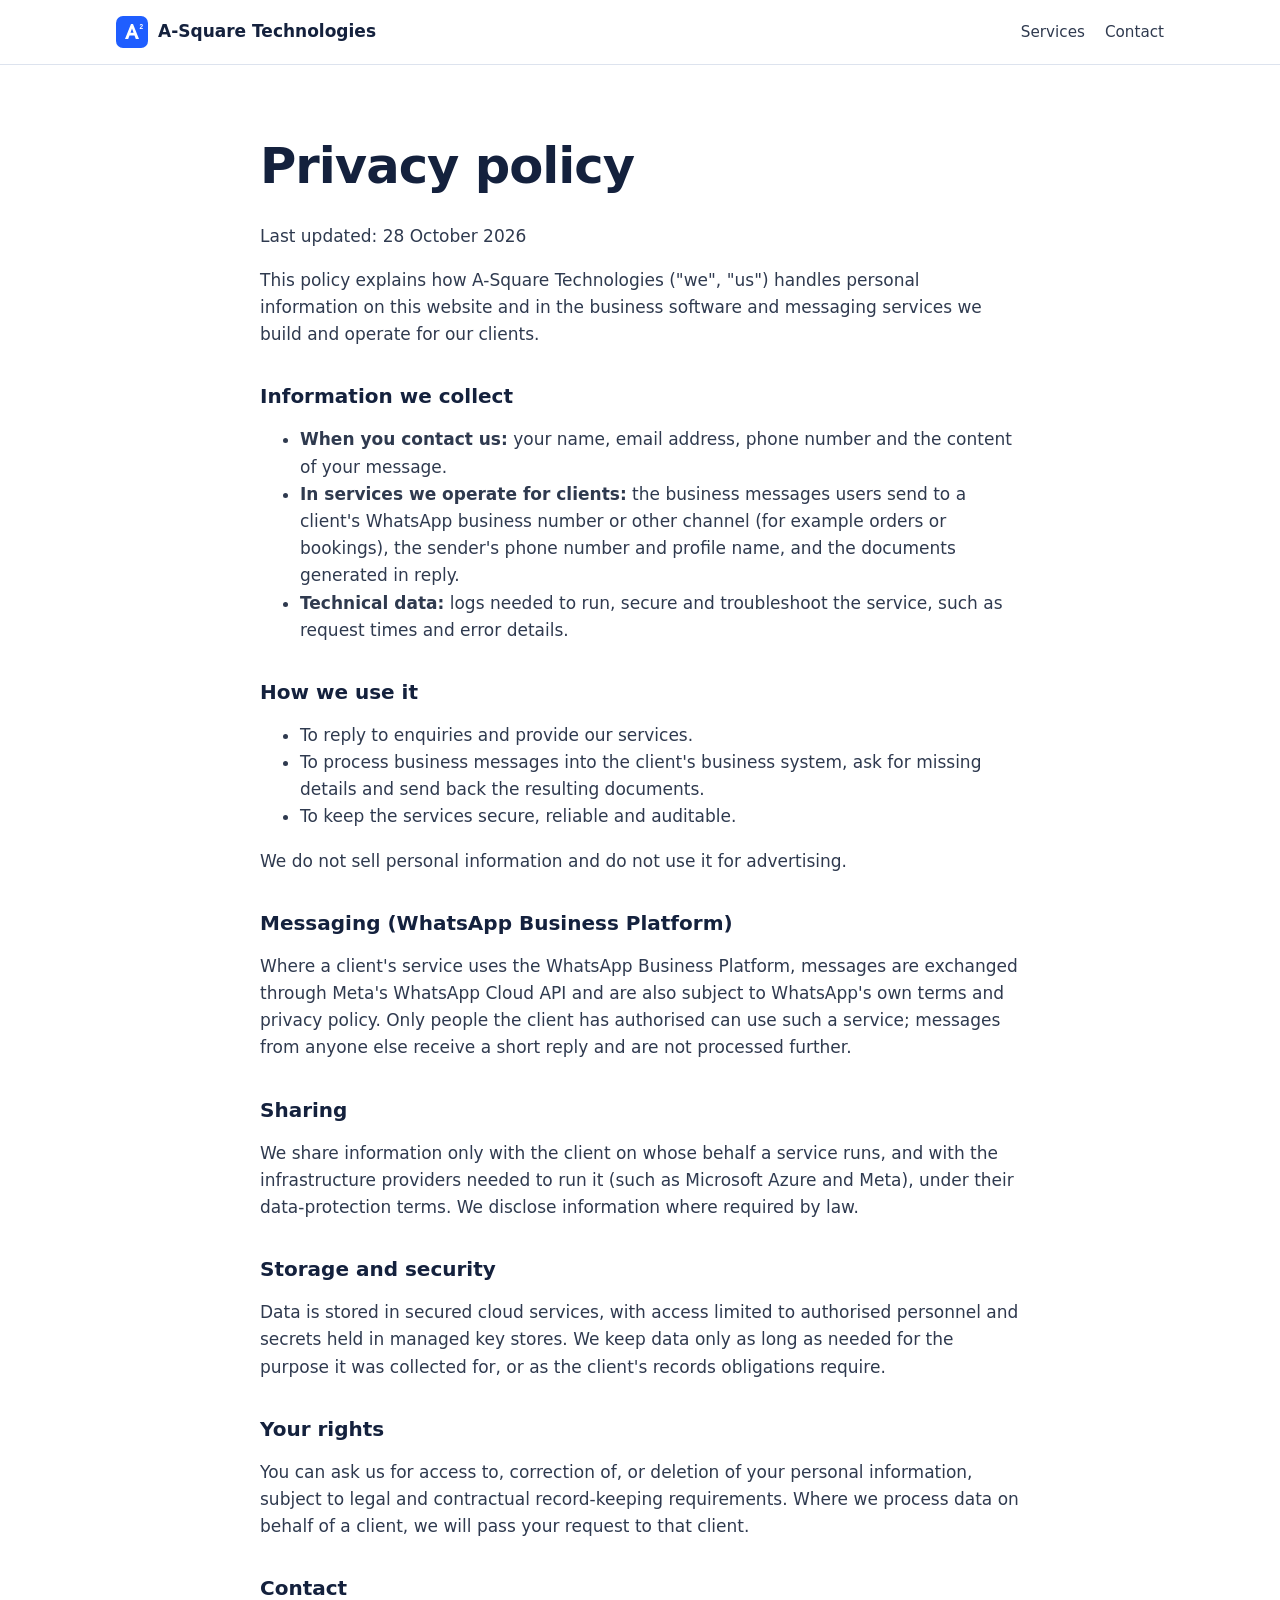
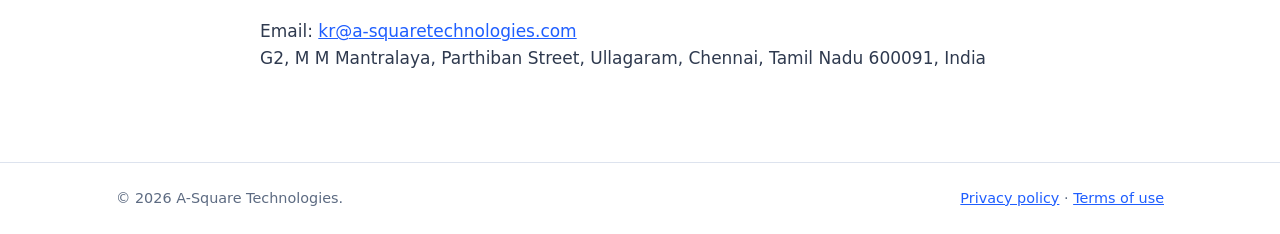
==== privacy.html @ 1915f1cc "A-Square Technologies website Home page, privacy policy and terms of use, served by GitHub Pages at " ====
<!doctype html>
<html lang="en">
<head>
  <meta charset="utf-8">
  <meta name="viewport" content="width=device-width, initial-scale=1">
  <title>Privacy policy — A-Square Technologies</title>
  <link rel="icon" href="favicon.svg" type="image/svg+xml">
  <link rel="stylesheet" href="styles.css">
</head>
<body>
  <header class="site-header">
    <div class="wrap nav">
      <a class="brand" href="/"><img src="favicon.svg" alt="" width="32" height="32"><span>A-Square Technologies</span></a>
      <nav aria-label="Main"><a href="/#services">Services</a><a href="/#contact">Contact</a></nav>
    </div>
  </header>

  <main class="wrap doc">
    <h1>Privacy policy</h1>
    <p>Last updated: 28 October 2026</p>

    <p>This policy explains how A-Square Technologies ("we", "us") handles personal information on this website and in the business software and messaging services we build and operate for our clients.</p>

    <h2>Information we collect</h2>
    <ul>
      <li><strong>When you contact us:</strong> your name, email address, phone number and the content of your message.</li>
      <li><strong>In services we operate for clients:</strong> the business messages users send to a client's WhatsApp business number or other channel (for example orders or bookings), the sender's phone number and profile name, and the documents generated in reply.</li>
      <li><strong>Technical data:</strong> logs needed to run, secure and troubleshoot the service, such as request times and error details.</li>
    </ul>

    <h2>How we use it</h2>
    <ul>
      <li>To reply to enquiries and provide our services.</li>
      <li>To process business messages into the client's business system, ask for missing details and send back the resulting documents.</li>
      <li>To keep the services secure, reliable and auditable.</li>
    </ul>
    <p>We do not sell personal information and do not use it for advertising.</p>

    <h2>Messaging (WhatsApp Business Platform)</h2>
    <p>Where a client's service uses the WhatsApp Business Platform, messages are exchanged through Meta's WhatsApp Cloud API and are also subject to WhatsApp's own terms and privacy policy. Only people the client has authorised can use such a service; messages from anyone else receive a short reply and are not processed further.</p>

    <h2>Sharing</h2>
    <p>We share information only with the client on whose behalf a service runs, and with the infrastructure providers needed to run it (such as Microsoft Azure and Meta), under their data-protection terms. We disclose information where required by law.</p>

    <h2>Storage and security</h2>
    <p>Data is stored in secured cloud services, with access limited to authorised personnel and secrets held in managed key stores. We keep data only as long as needed for the purpose it was collected for, or as the client's records obligations require.</p>

    <h2>Your rights</h2>
    <p>You can ask us for access to, correction of, or deletion of your personal information, subject to legal and contractual record-keeping requirements. Where we process data on behalf of a client, we will pass your request to that client.</p>

    <h2>Contact</h2>
    <p>Email: <a href="mailto:kr@a-squaretechnologies.com">kr@a-squaretechnologies.com</a><br>
       G2, M M Mantralaya, Parthiban Street, Ullagaram, Chennai, Tamil Nadu 600091, India</p>
  </main>

  <footer class="site-footer">
    <div class="wrap foot">
      <p>© 2026 A-Square Technologies.</p>
      <p><a href="privacy.html">Privacy policy</a> · <a href="terms.html">Terms of use</a></p>
    </div>
  </footer>
</body>
</html>
---- styles.css ----
:root {
  --ink: #14213d;
  --text: #2f3a4f;
  --muted: #5d6b82;
  --brand: #1f5eff;
  --brand-dark: #1747c2;
  --bg: #ffffff;
  --bg-alt: #f3f6fb;
  --line: #dde3ee;
  --radius: 12px;
}
@media (prefers-color-scheme: dark) {
  :root {
    --ink: #eef2fa;
    --text: #c9d2e3;
    --muted: #9aa7bf;
    --brand: #6f97ff;
    --brand-dark: #8eadff;
    --bg: #0e1424;
    --bg-alt: #151d31;
    --line: #26304a;
  }
}

* { box-sizing: border-box; }
html { scroll-behavior: smooth; }
body {
  margin: 0;
  background: var(--bg);
  color: var(--text);
  font: 17px/1.6 system-ui, -apple-system, "Segoe UI", Roboto, Arial, sans-serif;
}
a { color: var(--brand); }
h1, h2, h3 { color: var(--ink); line-height: 1.25; }
h1 { font-size: clamp(2rem, 5vw, 3.1rem); margin: 0.3em 0 0.5em; letter-spacing: -0.02em; }
h2 { font-size: clamp(1.5rem, 3vw, 2rem); margin: 0 0 1em; }
h3 { font-size: 1.1rem; margin: 0 0 0.4em; }

.wrap { max-width: 1080px; margin: 0 auto; padding: 0 16px; }

.site-header { border-bottom: 1px solid var(--line); background: var(--bg); position: sticky; top: 0; z-index: 10; }
.nav { display: flex; align-items: center; justify-content: space-between; height: 64px; gap: 16px; }
.brand { display: flex; align-items: center; gap: 10px; text-decoration: none; color: var(--ink); font-weight: 700; }
nav { display: flex; gap: 20px; }
nav a { color: var(--text); text-decoration: none; font-size: 0.95rem; }
nav a:hover { color: var(--brand); }

.hero { padding: 88px 0 72px; background: linear-gradient(180deg, var(--bg-alt), var(--bg)); }
.eyebrow { color: var(--brand); font-weight: 600; text-transform: uppercase; letter-spacing: 0.08em; font-size: 0.8rem; margin: 0; }
.lead { font-size: 1.15rem; max-width: 46rem; color: var(--muted); }
.button {
  display: inline-block; margin-top: 12px; padding: 12px 22px; border-radius: 999px;
  background: var(--brand); color: #fff; text-decoration: none; font-weight: 600;
}
.button:hover { background: var(--brand-dark); }

.section { padding: 72px 0; }
.section.alt { background: var(--bg-alt); }
.grid { display: grid; grid-template-columns: repeat(auto-fit, minmax(260px, 1fr)); gap: 20px; }
.card { border: 1px solid var(--line); border-radius: var(--radius); padding: 24px; background: var(--bg); }
.card p { margin: 0; color: var(--muted); }

.two-col { display: grid; grid-template-columns: 1fr 1fr; gap: 40px; align-items: start; }
.steps { margin: 0; padding-left: 1.2em; }
.steps li { margin-bottom: 12px; }

.contact { display: grid; grid-template-columns: repeat(auto-fit, minmax(260px, 1fr)); gap: 24px; }

.site-footer { border-top: 1px solid var(--line); padding: 24px 0; font-size: 0.9rem; color: var(--muted); }
.foot { display: flex; justify-content: space-between; flex-wrap: wrap; gap: 8px; }
.foot p { margin: 0; }

.doc { padding: 56px 0 72px; max-width: 760px; }
.doc h2 { font-size: 1.25rem; margin: 1.8em 0 0.5em; }

/* Marks details still to be filled in before publishing. */
.todo { background: #fff3c4; color: #5c4400; border-radius: 4px; padding: 0 4px; }

@media (max-width: 720px) {
  .two-col { grid-template-columns: 1fr; }
  nav { gap: 14px; }
  .brand span { font-size: 0.95rem; }
  .hero { padding: 56px 0 48px; }
}
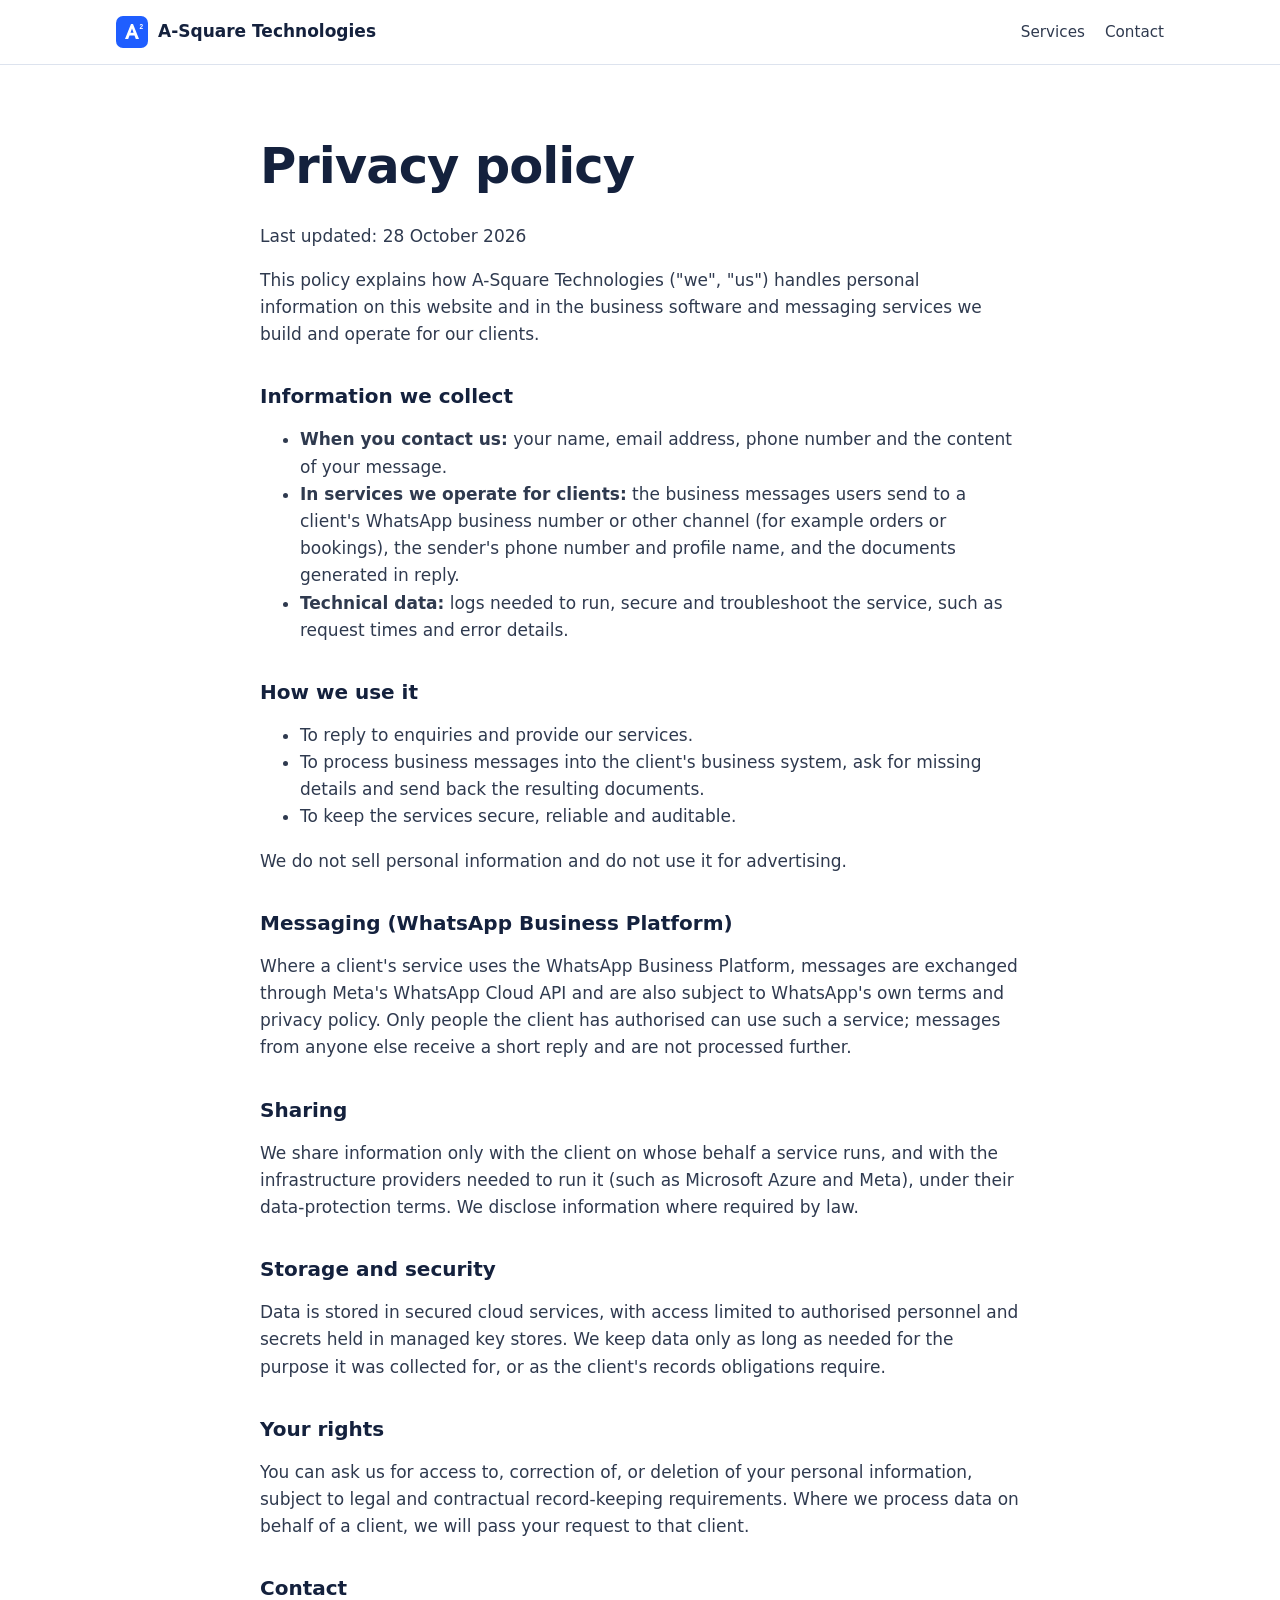
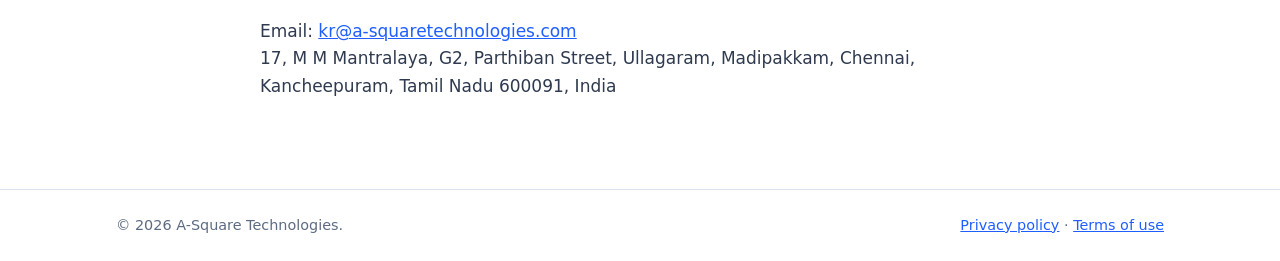
==== commit 2430ae20: "Match the registered address and show the GSTIN Co-Authored-By: Claude Opus 5.5 <noreply@anthropic.c" ====
--- a/privacy.html
+++ b/privacy.html
@@ -50,7 +50,7 @@
 
     <h2>Contact</h2>
     <p>Email: <a href="mailto:kr@a-squaretechnologies.com">kr@a-squaretechnologies.com</a><br>
-       G2, M M Mantralaya, Parthiban Street, Ullagaram, Chennai, Tamil Nadu 600091, India</p>
+       17, M M Mantralaya, G2, Parthiban Street, Ullagaram, Madipakkam, Chennai, Kancheepuram, Tamil Nadu 600091, India</p>
   </main>
 
   <footer class="site-footer">
